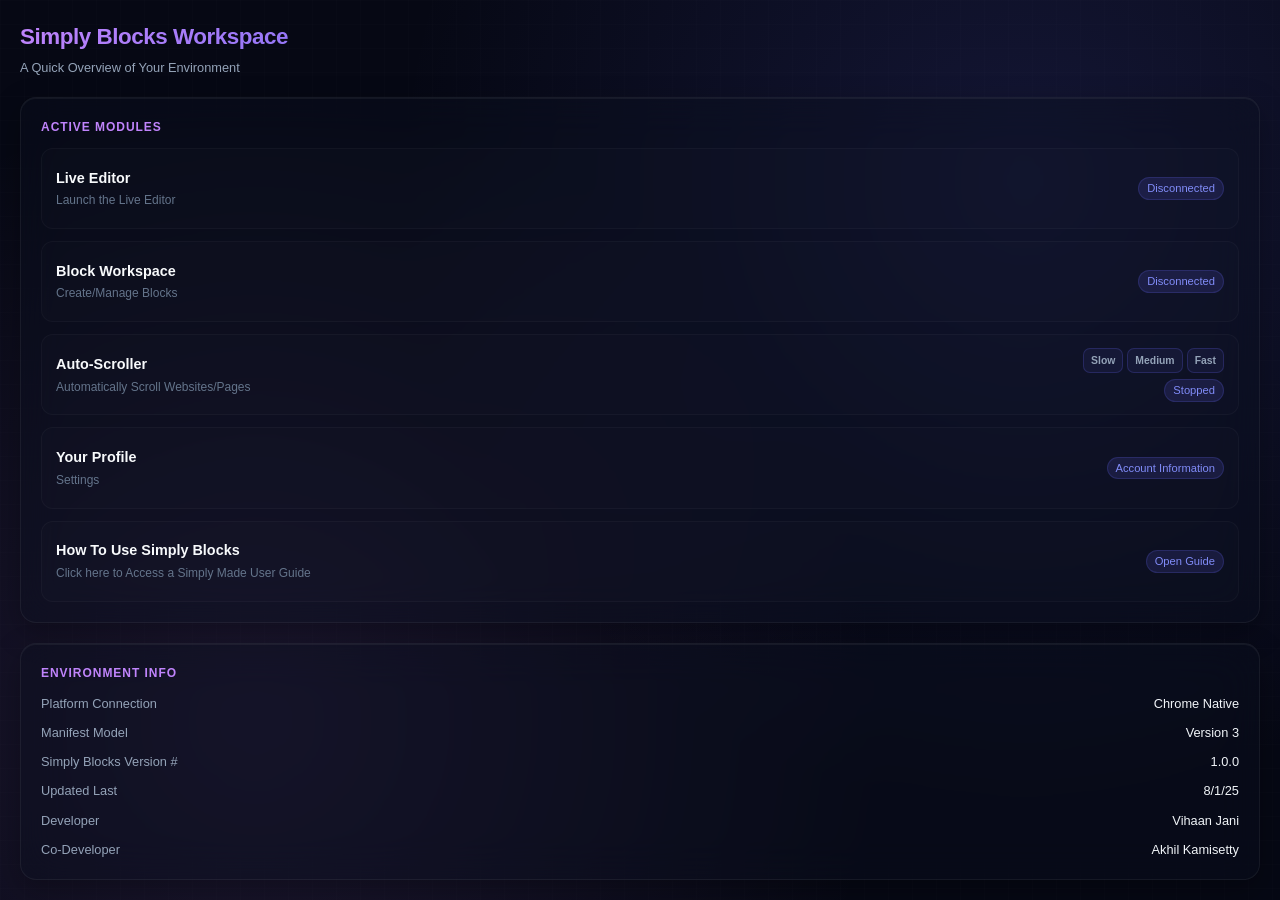
==== index.html @ e916ccb1 "Add files via upload" ====
<!DOCTYPE html>
<html lang="en">
<head>
  <meta charset="UTF-8">
  <meta name="viewport" content="width=device-width, initial-scale=1.0">
  <title>Workspace Dashboard</title>
  <link rel="stylesheet" href="index.css">
</head>
<body>

  <div class="dashboard-header">
    <h1 class="dashboard-title">Simply Blocks Workspace</h1>
    <p class="subtitle">A Quick Overview of Your Environment</p>
  </div>

  <div class="glass-card">
    <div class="section-header">Active Modules</div>
    
    <div class="grid-container">
      
    <div class="interactive-card" id="liveEditorCard">
        <div class="card-meta">
            <span class="card-title">Live Editor</span>
            <span class="card-desc">Launch the Live Editor</span>
        </div>
            <span class="status-badge" id="liveEditorStatus">Disconnected</span>
    </div>

      <div class="interactive-card" id="BlockCard">
        <div class="card-meta">
          <span class="card-title" >Block Workspace</span>
          <span class="card-desc">Create/Manage Blocks</span>
        </div>
        <span class="status-badge" id="blockWorkspaceStatus">Disconnected</span>
      </div>
      <div class="interactive-card auto-scroll-card" id="autoScrollCard">
        <div class="card-meta">
          <span class="card-title">Auto-Scroller</span>
          <span class="card-desc">Automatically Scroll Websites/Pages</span>
        </div>
        <div class="auto-scroll-controls">
          <div class="speed-options" aria-label="Auto-scroll speed">
            <button class="speed-option" type="button" data-speed="slow">Slow</button>
            <button class="speed-option" type="button" data-speed="medium">Medium</button>
            <button class="speed-option" type="button" data-speed="fast">Fast</button>
          </div>
          <span class="status-badge" id="autoScrollStatus" aria-live="polite">Stopped</span>
        </div>
      </div>
      <div class="interactive-card" id = "settings">
        <div class="card-meta">
          <span class="card-title">Your Profile</span>
          <span class="card-desc">Settings</span>
        </div>
        <span class="status-badge">Account Information</span>
      </div>

      <div class="interactive-card" id="howToCard" role="button" tabindex="0">
        <div class="card-meta">
          <span class="card-title">How To Use Simply Blocks</span>
          <span class="card-desc">Click here to Access a Simply Made User Guide</span>
        </div>
        <span class="status-badge">Open Guide</span>
      </div>

    </div>
  </div>

  <div class="glass-card">
    <div class="section-header">Environment Info</div>
    <div class="environment-info" style="font-size: 0.8rem; color: #94a3b8; display: flex; flex-direction: column; gap: 6px;">
      <div style="display: flex; justify-content: space-between;">
        <span>Platform Connection</span>
        <span style="color: #f1f5f9; font-weight: 500;">Chrome Native</span>
      </div>
      <div style="display: flex; justify-content: space-between;">
        <span>Manifest Model</span>
        <span style="color: #f1f5f9; font-weight: 500;">Version 3</span>
      </div>
      <div style="display: flex; justify-content: space-between;">
        <span>Simply Blocks Version #</span>
        <span style="color: #f1f5f9; font-weight: 500;">1.0.0</span>
      </div>
      <div style="display: flex; justify-content: space-between;">
        <span>Updated Last</span>
        <span style="color: #f1f5f9; font-weight: 500;">8/1/25</span>
      </div>
      <div style="display: flex; justify-content: space-between;">
        <span>Developer</span>
        <span style="color: #f1f5f9; font-weight: 500;">Vihaan Jani</span>
      </div>
      <div style="display: flex; justify-content: space-between;">
        <span>Co-Developer</span>
        <span style="color: #f1f5f9; font-weight: 500;">Akhil Kamisetty</span>
      </div>
    </div>
  </div>
  <script src = "blockWorkspace.js"></script>
  <script src = "liveEditor.js"></script>
  <script src="autoScroller.js"></script>
  <script src = "profile.js"></script>
  <script src="howtoLauncher.js"></script>
</body>
</html>
---- index.css ----
* {
    box-sizing: border-box;
    margin: 0;
    padding: 0;
}

html {
    width: 100%;
    min-height: 100%;
    background: #060814;
}

body {
    width: 100%;
    min-height: 100vh;

    font-family:
        -apple-system,
        BlinkMacSystemFont,
        "Segoe UI",
        Roboto,
        Helvetica,
        Arial,
        sans-serif;

    color: #f1f5f9;
    line-height: 1.5;

    background-color: #060814;
    background-image:
        radial-gradient(
            circle at 80% 20%,
            rgba(99, 102, 241, 0.15) 0%,
            transparent 50%
        ),
        radial-gradient(
            circle at 20% 80%,
            rgba(192, 132, 252, 0.12) 0%,
            transparent 50%
        ),
        linear-gradient(
            rgba(255, 255, 255, 0.007) 1px,
            transparent 1px
        ),
        linear-gradient(
            90deg,
            rgba(255, 255, 255, 0.007) 1px,
            transparent 1px
        );

    background-size:
        100% 100%,
        100% 100%,
        24px 24px,
        24px 24px;

    padding: 16px;
    overflow-x: hidden;
}

body > div {
    width: 100%;
}

::-webkit-scrollbar {
    width: 6px;
}

::-webkit-scrollbar-track {
    background: transparent;
}

::-webkit-scrollbar-thumb {
    background: rgba(255, 255, 255, 0.1);
    border-radius: 10px;
}

::-webkit-scrollbar-thumb:hover {
    background: rgba(255, 255, 255, 0.2);
}

.dashboard-title {
    width: 100%;

    font-size: 1.4rem;
    font-weight: 800;
    letter-spacing: -0.02em;

    background: linear-gradient(
        135deg,
        #c084fc 0%,
        #6366f1 50%,
        #38bdf8 100%
    );

    background-clip: text;
    -webkit-background-clip: text;
    -webkit-text-fill-color: transparent;

    margin-bottom: 4px;
}

.subtitle {
    width: 100%;
    font-size: 0.8rem;
    color: #94a3b8;
    margin-bottom: 20px;
}

.glass-card {
    width: 100%;

    background: rgba(10, 15, 30, 0.4);

    backdrop-filter: blur(20px);
    -webkit-backdrop-filter: blur(20px);

    border: 1px solid rgba(255, 255, 255, 0.06);
    border-radius: 16px;

    padding: 16px;
    margin-bottom: 16px;

    box-shadow:
        0 10px 30px rgba(0, 0, 0, 0.3),
        inset 0 1px 0 rgba(255, 255, 255, 0.05);
}

.section-header {
    font-size: 0.75rem;
    font-weight: 700;

    text-transform: uppercase;
    letter-spacing: 0.08em;

    color: #c084fc;
    margin-bottom: 12px;
}

.grid-container {
    width: 100%;

    display: grid;
    grid-template-columns: minmax(0, 1fr);
    gap: 12px;
}

.interactive-card {
    width: 100%;
    min-width: 0;

    display: flex;
    justify-content: space-between;
    align-items: center;
    gap: 12px;

    background: rgba(255, 255, 255, 0.01);

    border: 1px solid rgba(255, 255, 255, 0.03);
    border-radius: 12px;

    padding: 14px;

    cursor: pointer;

    transition:
        transform 0.2s cubic-bezier(0.2, 0.8, 0.2, 1),
        box-shadow 0.2s ease,
        border-color 0.2s ease,
        background 0.2s ease;
}

.interactive-card:hover {
    transform: translateY(-3px);

    background: rgba(255, 255, 255, 0.04);
    border-color: rgba(192, 132, 252, 0.3);

    box-shadow:
        0 12px 24px rgba(0, 0, 0, 0.4),
        0 0 0 1px rgba(192, 132, 252, 0.15);
}

.interactive-card:active {
    transform: translateY(-1px);
}


.card-meta {
    min-width: 0;
    flex: 1;

    display: flex;
    flex-direction: column;
}

.card-title {
    font-size: 0.9rem;
    font-weight: 600;
    color: #f8fafc;

    margin-bottom: 2px;

    overflow-wrap: anywhere;
}

.card-desc {
    font-size: 0.75rem;
    color: #64748b;

    overflow-wrap: anywhere;
}

.status-badge {
    flex-shrink: 0;

    font-size: 0.7rem;
    white-space: nowrap;

    padding: 2px 8px;

    border-radius: 20px;

    background: rgba(99, 102, 241, 0.15);
    color: #818cf8;

    border: 1px solid rgba(99, 102, 241, 0.2);
}

.status-badge.active {
    background: rgba(56, 189, 248, 0.15);
    color: #38bdf8;

    border-color: rgba(56, 189, 248, 0.2);
}

.auto-scroll-card {
    cursor: pointer;
}

.auto-scroll-controls {
    flex: 0 0 auto;
    display: flex;
    flex-direction: column;
    align-items: flex-end;
    gap: 6px;
}

.speed-options {
    display: flex;
    gap: 4px;
}

.speed-option {
    padding: 4px 7px;
    border: 1px solid rgba(99, 102, 241, 0.22);
    border-radius: 7px;
    color: #94a3b8;
    font: inherit;
    font-size: 0.65rem;
    font-weight: 600;
    background: rgba(99, 102, 241, 0.08);
    cursor: pointer;
    transition:
        color 0.18s ease,
        border-color 0.18s ease,
        background 0.18s ease;
}

.speed-option:hover,
.speed-option.active {
    color: #f8fafc;
    border-color: rgba(129, 140, 248, 0.6);
    background: rgba(99, 102, 241, 0.3);
}

.speed-option:focus-visible {
    outline: 2px solid #818cf8;
    outline-offset: 2px;
}

@media (max-width: 400px) {
    body {
        padding: 12px;
    }

    .glass-card {
        padding: 14px;
    }

    .interactive-card {
        padding: 12px;
    }

    .dashboard-title {
        font-size: 1.25rem;
    }
}

@media (max-width: 320px) {
    body {
        padding: 8px;
    }

    .glass-card {
        padding: 12px;
        border-radius: 14px;
    }

    .interactive-card {
        padding: 10px;
        gap: 8px;
    }

    .status-badge {
        padding: 2px 6px;
        font-size: 0.65rem;
    }

    .speed-option {
        padding-inline: 5px;
        font-size: 0.6rem;
    }
}

/* Fill the available Chrome side-panel viewport at any panel size. */
html {
    height: 100%;
}

body {
    height: 100%;
    min-height: 100vh;
    display: flex;
    flex-direction: column;
    gap: clamp(12px, 2.4vh, 20px);
    padding: clamp(12px, 3vw, 20px);
    overflow-y: auto;
}

.dashboard-header {
    flex: 0 0 auto;
}

.subtitle,
.glass-card {
    margin-bottom: 0;
}

.glass-card {
    padding: clamp(14px, 3.5vw, 20px);
}

.dashboard-header + .glass-card {
    min-height: 0;
    flex: 1 1 auto;
    display: flex;
    flex-direction: column;
}

.glass-card:last-of-type {
    flex: 0 0 auto;
}

.grid-container {
    min-height: 0;
    flex: 1;
    grid-template-rows: repeat(5, minmax(64px, 1fr));
}

.interactive-card {
    height: 100%;
}

.environment-info {
    width: 100%;
    gap: clamp(6px, 1.2vh, 10px) !important;
}

.environment-info > div {
    width: 100%;
    gap: 16px;
}

.environment-info > div > span:last-child {
    text-align: right;
}

@media (max-width: 400px) {
    body {
        gap: 12px;
    }
}

@media (max-height: 680px) {
    body {
        gap: 10px;
    }

    .glass-card {
        padding-block: 12px;
    }

    .section-header {
        margin-bottom: 8px;
    }

    .grid-container {
        grid-template-rows: repeat(5, minmax(56px, 1fr));
        gap: 8px;
    }

    .interactive-card {
        padding-block: 9px;
    }
}
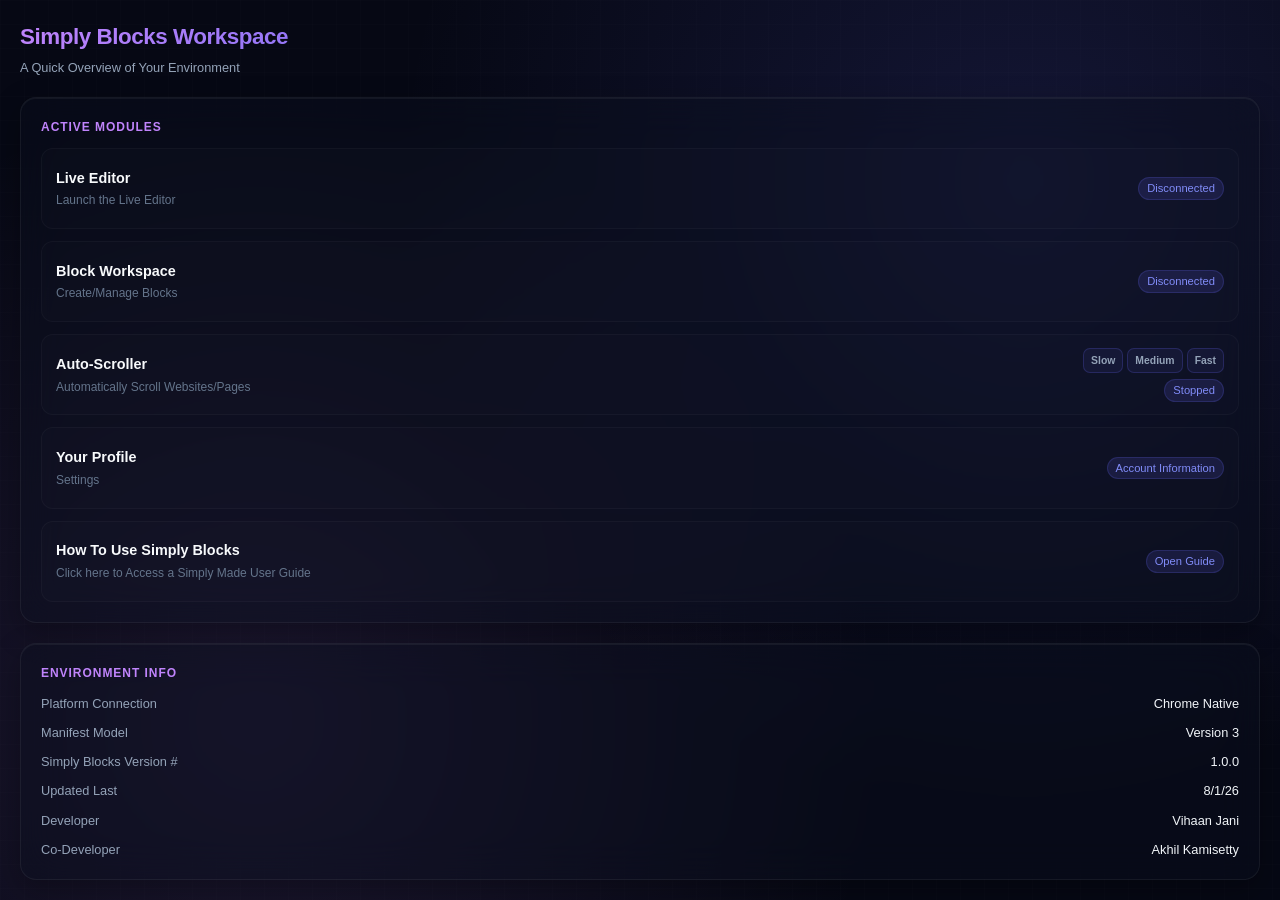
==== commit 6da1c9cc: "Update index.html" ====
--- a/index.html
+++ b/index.html
@@ -55,16 +55,16 @@
         <span class="status-badge">Account Information</span>
       </div>
 
-      <div class="interactive-card" id="howToCard" role="button" tabindex="0">
+      <div class="interactive-card" id="howToCard" role="button" tabindex="0">
         <div class="card-meta">
           <span class="card-title">How To Use Simply Blocks</span>
           <span class="card-desc">Click here to Access a Simply Made User Guide</span>
         </div>
         <span class="status-badge">Open Guide</span>
-      </div>
-
-    </div>
-  </div>
+      </div>
+
+    </div>
+  </div>
 
   <div class="glass-card">
     <div class="section-header">Environment Info</div>
@@ -83,7 +83,7 @@
       </div>
       <div style="display: flex; justify-content: space-between;">
         <span>Updated Last</span>
-        <span style="color: #f1f5f9; font-weight: 500;">8/1/25</span>
+        <span style="color: #f1f5f9; font-weight: 500;">8/1/26</span>
       </div>
       <div style="display: flex; justify-content: space-between;">
         <span>Developer</span>
@@ -99,6 +99,6 @@
   <script src = "liveEditor.js"></script>
   <script src="autoScroller.js"></script>
   <script src = "profile.js"></script>
-  <script src="howtoLauncher.js"></script>
+  <script src="howtoLauncher.js"></script>
 </body>
 </html>
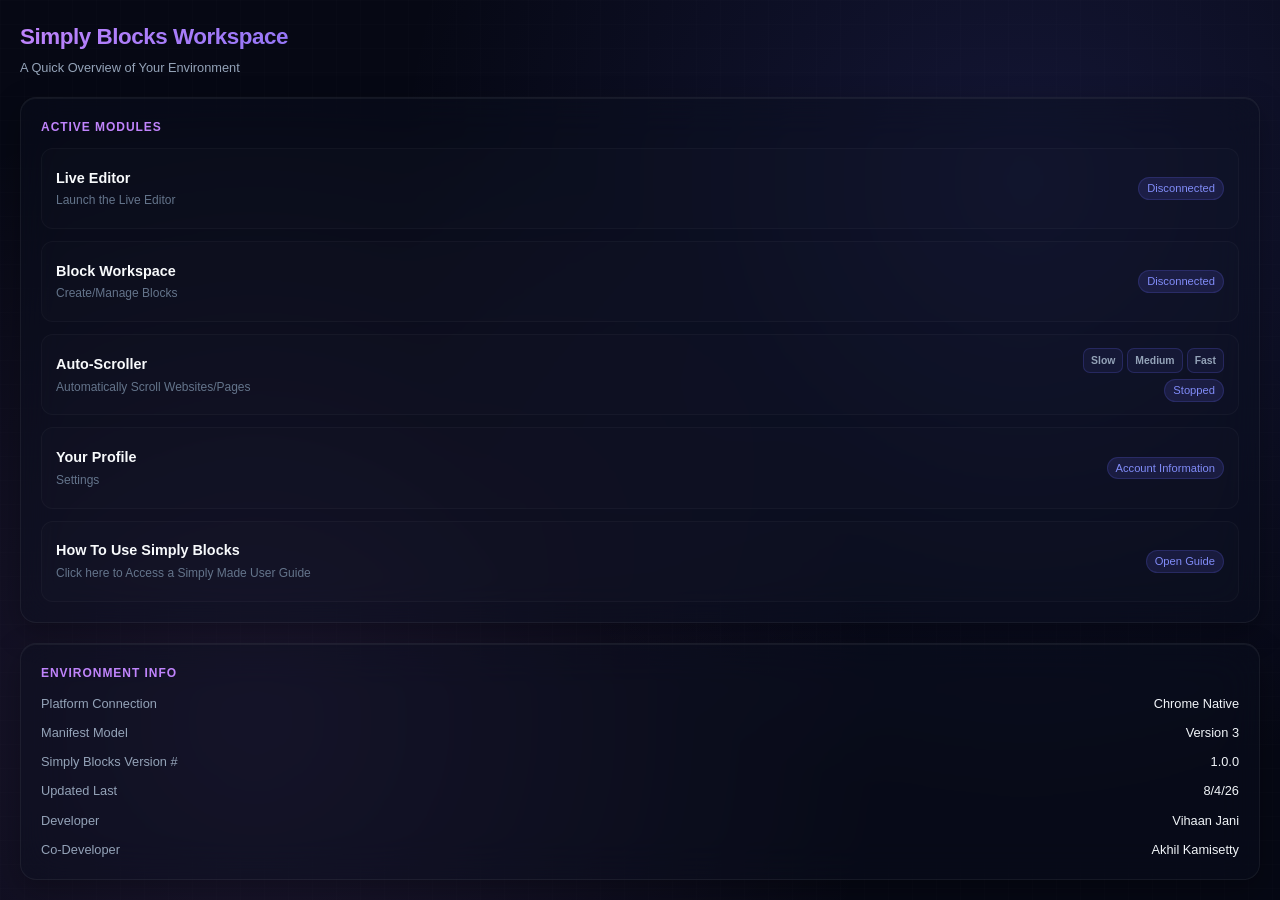
==== commit fdcdb773: "Fixed Last Updated Date" ====
--- a/index.html
+++ b/index.html
@@ -83,7 +83,7 @@
       </div>
       <div style="display: flex; justify-content: space-between;">
         <span>Updated Last</span>
-        <span style="color: #f1f5f9; font-weight: 500;">8/1/26</span>
+        <span style="color: #f1f5f9; font-weight: 500;">8/4/26</span>
       </div>
       <div style="display: flex; justify-content: space-between;">
         <span>Developer</span>
